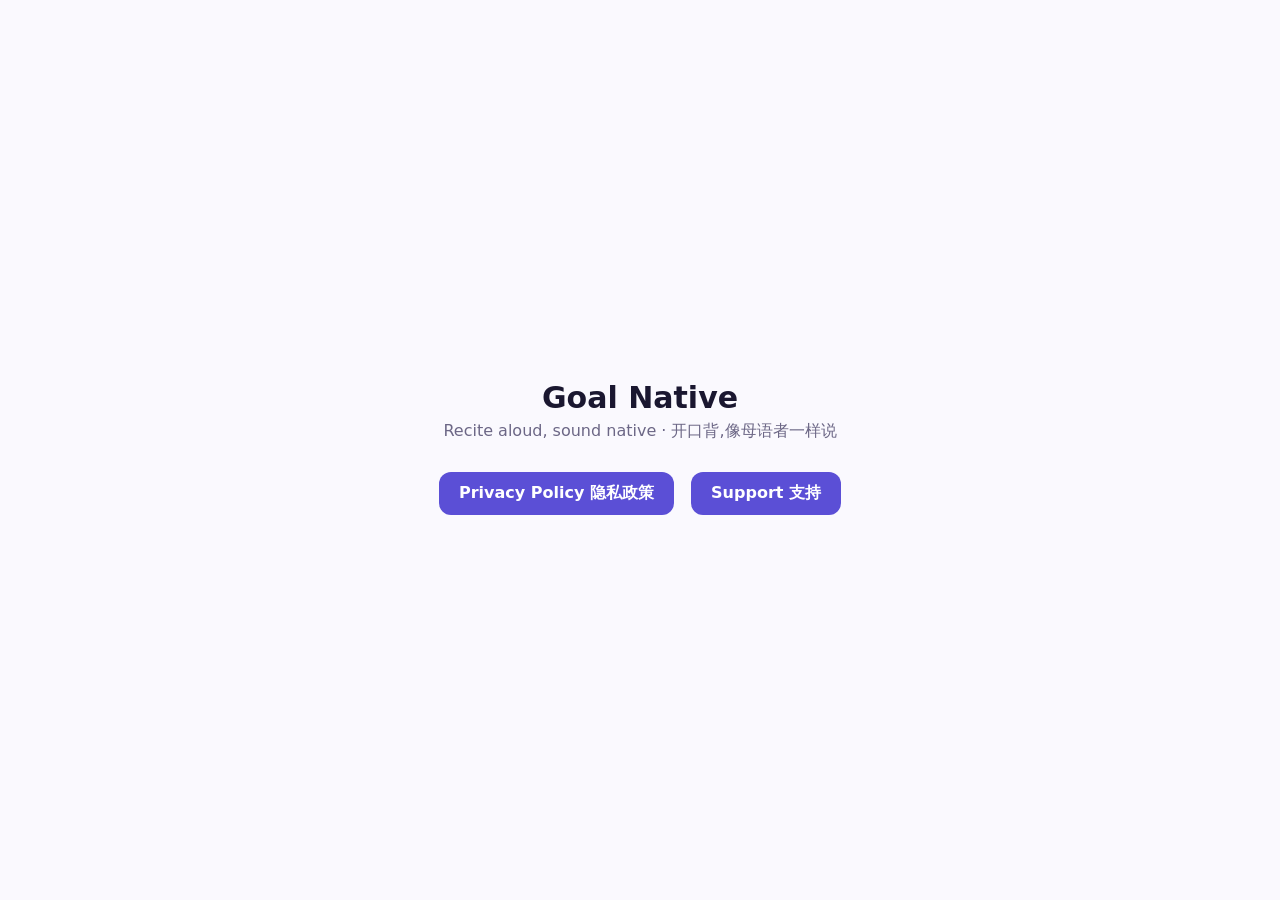
==== index.html @ e7d35061 "Add Goal Native privacy policy + support pages privacy.html / support.html / index.html — for App St" ====
<!doctype html>
<html lang="en">
<head>
<meta charset="utf-8">
<meta name="viewport" content="width=device-width, initial-scale=1">
<title>Goal Native</title>
<style>
  :root{color-scheme:light dark}
  body{margin:0;min-height:100vh;display:flex;align-items:center;justify-content:center;
    font-family:-apple-system,system-ui,"PingFang SC",sans-serif;color:#1a1730;background:#faf9fe}
  @media (prefers-color-scheme:dark){body{color:#e8e6f2;background:#141220}}
  .box{text-align:center;padding:40px 24px}
  h1{font-size:30px;margin:0 0 6px}
  p{color:#6c6786;margin:0 0 24px}
  a{display:inline-block;margin:6px;padding:11px 20px;border-radius:12px;
    background:#5b4fd6;color:#fff;text-decoration:none;font-weight:600}
</style>
</head>
<body><div class="box">
  <h1>Goal Native</h1>
  <p>Recite aloud, sound native · 开口背,像母语者一样说</p>
  <a href="privacy.html">Privacy Policy 隐私政策</a>
  <a href="support.html">Support 支持</a>
</div></body></html>
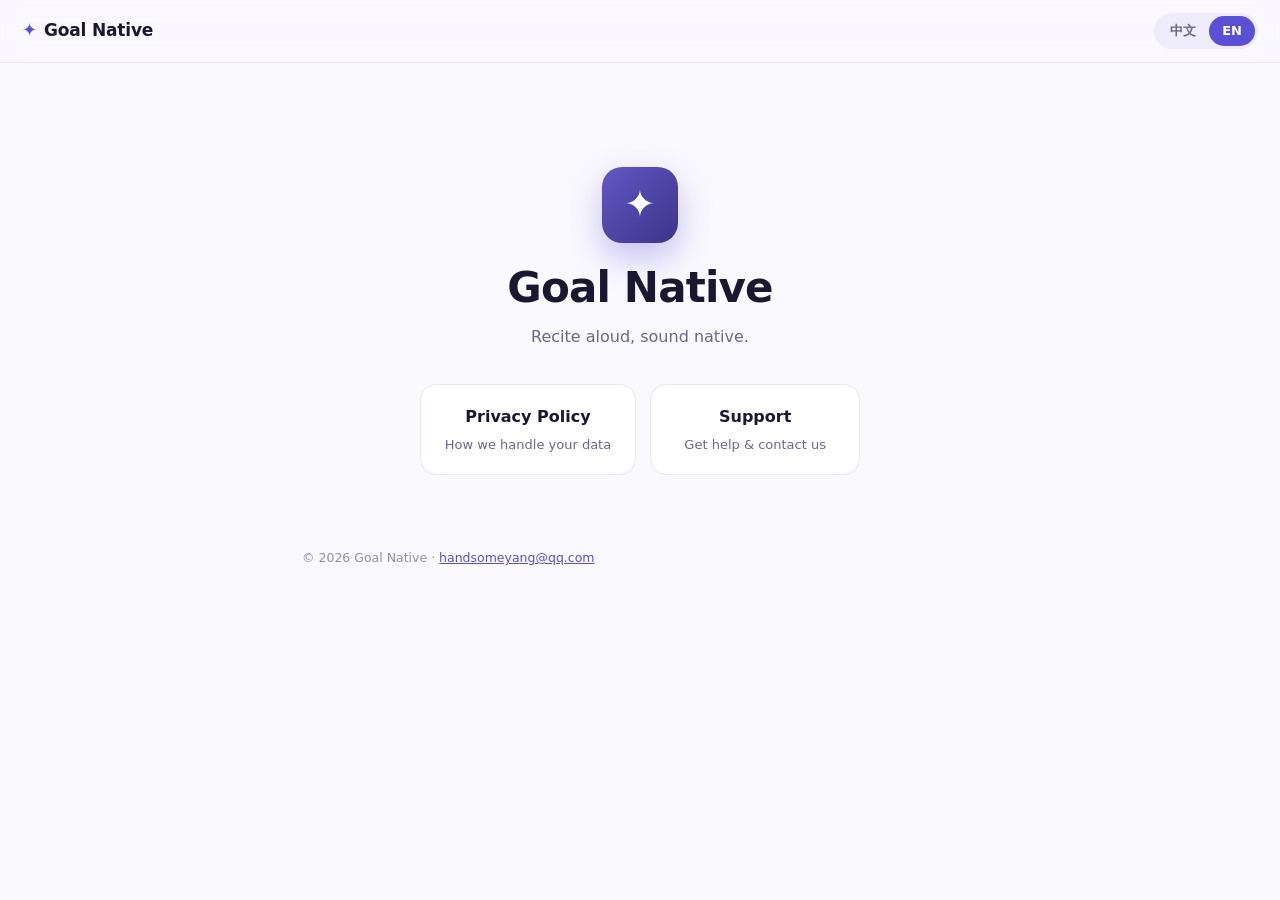
==== commit 3ab2dee5: "Redesign legal site: branded layout + EN/中文 language toggle - shared style.css (Goal Native brand, l" ====
--- a/index.html
+++ b/index.html
@@ -4,21 +4,35 @@
 <meta charset="utf-8">
 <meta name="viewport" content="width=device-width, initial-scale=1">
 <title>Goal Native</title>
-<style>
-  :root{color-scheme:light dark}
-  body{margin:0;min-height:100vh;display:flex;align-items:center;justify-content:center;
-    font-family:-apple-system,system-ui,"PingFang SC",sans-serif;color:#1a1730;background:#faf9fe}
-  @media (prefers-color-scheme:dark){body{color:#e8e6f2;background:#141220}}
-  .box{text-align:center;padding:40px 24px}
-  h1{font-size:30px;margin:0 0 6px}
-  p{color:#6c6786;margin:0 0 24px}
-  a{display:inline-block;margin:6px;padding:11px 20px;border-radius:12px;
-    background:#5b4fd6;color:#fff;text-decoration:none;font-weight:600}
-</style>
+<link rel="stylesheet" href="style.css">
+<script>(function(){var s;try{s=localStorage.getItem('gn_lang');}catch(e){}var l=s||((navigator.language||'').toLowerCase().indexOf('zh')===0?'zh':'en');document.documentElement.className='lang-'+l;})();</script>
 </head>
-<body><div class="box">
-  <h1>Goal Native</h1>
-  <p>Recite aloud, sound native · 开口背,像母语者一样说</p>
-  <a href="privacy.html">Privacy Policy 隐私政策</a>
-  <a href="support.html">Support 支持</a>
-</div></body></html>
+<body>
+<header class="nav">
+  <a class="brand" href="index.html"><span class="mark">✦</span> Goal Native</a>
+  <div class="langtoggle"><button data-lang="zh">中文</button><button data-lang="en">EN</button></div>
+</header>
+
+<main class="wrap">
+  <section class="hero">
+    <div class="logo">✦</div>
+    <h1>Goal Native</h1>
+    <div class="tag"><span class="en">Recite aloud, sound native.</span><span class="zh">开口背,像母语者一样说。</span></div>
+
+    <div class="linkrow">
+      <a class="bigbtn" href="privacy.html">
+        <div class="t"><span class="en">Privacy Policy</span><span class="zh">隐私政策</span></div>
+        <div class="d"><span class="en">How we handle your data</span><span class="zh">我们如何处理你的数据</span></div>
+      </a>
+      <a class="bigbtn" href="support.html">
+        <div class="t"><span class="en">Support</span><span class="zh">支持与帮助</span></div>
+        <div class="d"><span class="en">Get help &amp; contact us</span><span class="zh">获取帮助 · 联系我们</span></div>
+      </a>
+    </div>
+  </section>
+</main>
+
+<footer>© 2026 Goal Native · <a href="mailto:handsomeyang@qq.com">handsomeyang@qq.com</a></footer>
+<script src="lang.js"></script>
+</body>
+</html>
--- a/style.css
+++ b/style.css
@@ -0,0 +1,57 @@
+:root{
+  --primary:#5B4FD6; --primary-deep:#3F3893; --tint:#EEEBFB;
+  --ink:#1A1730; --sub:#6C6786; --faint:#928DAA;
+  --bg:#FAF9FE; --card:#FFFFFF; --border:#E9E5F4; --accent:#FF6B4A;
+  color-scheme: light dark;
+}
+@media (prefers-color-scheme:dark){
+  :root{--ink:#ECEAF6; --sub:#A79FCB; --faint:#7C769A; --bg:#131022; --card:#1C1930; --border:#2A2740; --tint:#241E44; --primary-deep:#B9B1FF;}
+}
+*{box-sizing:border-box}
+html{scroll-behavior:smooth}
+html.lang-en .zh{display:none}
+html.lang-zh .en{display:none}
+body{margin:0;background:var(--bg);color:var(--ink);
+  font-family:-apple-system,system-ui,"SF Pro Text","PingFang SC","Microsoft YaHei",sans-serif;
+  line-height:1.72;-webkit-font-smoothing:antialiased;}
+a{color:var(--primary)}
+
+/* nav */
+.nav{position:sticky;top:0;z-index:10;display:flex;align-items:center;justify-content:space-between;
+  padding:13px 22px;border-bottom:1px solid var(--border);
+  background:color-mix(in srgb, var(--bg) 86%, transparent);
+  -webkit-backdrop-filter:blur(12px); backdrop-filter:blur(12px);}
+.brand{font-weight:800;font-size:17px;color:var(--ink);text-decoration:none;letter-spacing:-.01em;display:inline-flex;align-items:center;gap:7px}
+.brand .mark{color:var(--primary);font-size:18px}
+.langtoggle{display:inline-flex;background:var(--tint);border-radius:999px;padding:3px}
+.langtoggle button{border:0;background:transparent;color:var(--sub);font:inherit;font-size:13px;font-weight:700;
+  padding:5px 13px;border-radius:999px;cursor:pointer;line-height:1.5;transition:.12s}
+.langtoggle button.active{background:var(--primary);color:#fff}
+
+/* layout */
+.wrap{max-width:720px;margin:0 auto;padding:40px 22px 30px}
+h1{font-size:28px;margin:0 0 4px;letter-spacing:-.02em;line-height:1.2}
+h2{font-size:19px;margin:34px 0 8px;color:var(--primary-deep);letter-spacing:-.01em}
+.sub{color:var(--faint);font-size:13px;margin:0 0 14px}
+p{margin:10px 0}
+ul{padding-left:20px;margin:10px 0} li{margin:7px 0}
+strong,b{font-weight:700}
+.rule{height:1px;background:var(--border);border:0;margin:38px 0}
+.card{background:var(--card);border:1px solid var(--border);border-radius:14px;padding:15px 18px;margin:16px 0}
+.card a{font-weight:700}
+footer{max-width:720px;margin:0 auto;padding:22px 22px 64px;color:var(--faint);font-size:12.5px}
+
+/* hero (index) */
+.hero{text-align:center;padding:64px 0 20px}
+.hero .logo{width:76px;height:76px;border-radius:20px;margin:0 auto 20px;display:flex;align-items:center;justify-content:center;
+  font-size:38px;color:#fff;background:linear-gradient(135deg,#6157C4,#3C3489);box-shadow:0 14px 34px rgba(91,79,214,.35)}
+.hero h1{font-size:clamp(30px,7vw,42px)}
+.hero .tag{color:var(--sub);font-size:16px;margin-top:10px}
+.linkrow{display:flex;flex-wrap:wrap;gap:14px;justify-content:center;margin-top:34px}
+.bigbtn{display:block;text-decoration:none;background:var(--card);border:1px solid var(--border);border-radius:16px;
+  padding:18px 24px;min-width:210px;color:var(--ink);transition:.15s}
+.bigbtn:hover{border-color:var(--primary);transform:translateY(-2px);box-shadow:0 10px 26px rgba(91,79,214,.12)}
+.bigbtn .t{font-weight:750;font-size:16px}
+.bigbtn .d{color:var(--sub);font-size:13px;margin-top:3px}
+
+@media (max-width:520px){ .wrap{padding:28px 18px} .bigbtn{min-width:0;flex:1} }
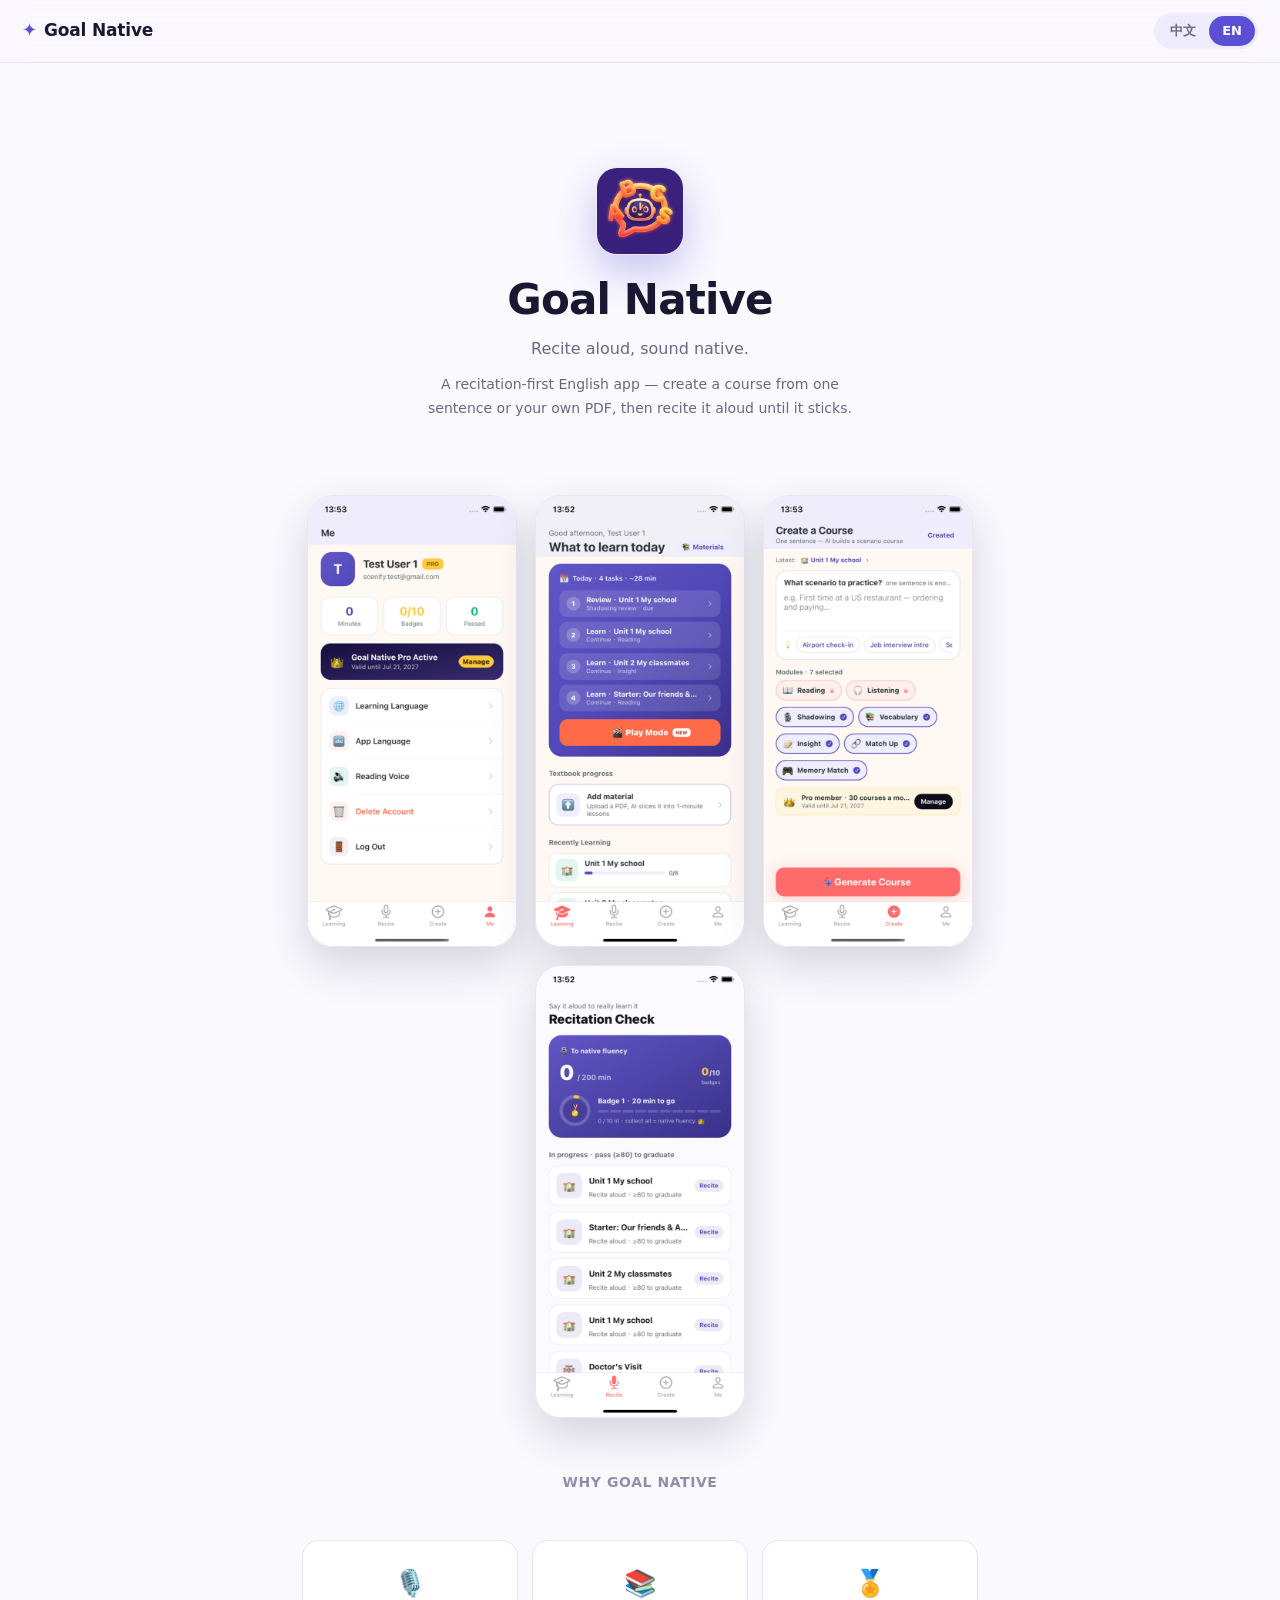
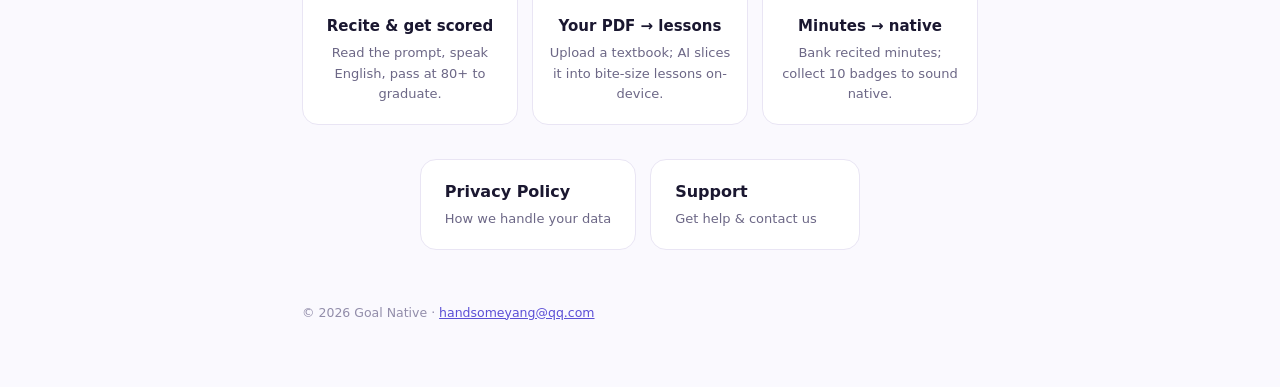
==== commit 9872ee88: "Landing page: app icon + screenshots + feature highlights Product-style index: real app icon, 4 iPho" ====
--- a/index.html
+++ b/index.html
@@ -3,7 +3,8 @@
 <head>
 <meta charset="utf-8">
 <meta name="viewport" content="width=device-width, initial-scale=1">
-<title>Goal Native</title>
+<title>Goal Native — Recite aloud, sound native</title>
+<link rel="icon" href="icon.png">
 <link rel="stylesheet" href="style.css">
 <script>(function(){var s;try{s=localStorage.getItem('gn_lang');}catch(e){}var l=s||((navigator.language||'').toLowerCase().indexOf('zh')===0?'zh':'en');document.documentElement.className='lang-'+l;})();</script>
 </head>
@@ -15,21 +16,51 @@
 
 <main class="wrap">
   <section class="hero">
-    <div class="logo">✦</div>
+    <img class="appicon" src="icon.png" alt="Goal Native">
     <h1>Goal Native</h1>
     <div class="tag"><span class="en">Recite aloud, sound native.</span><span class="zh">开口背,像母语者一样说。</span></div>
+    <p class="tag" style="max-width:52ch;margin-left:auto;margin-right:auto;font-size:14px">
+      <span class="en">A recitation-first English app — create a course from one sentence or your own PDF, then recite it aloud until it sticks.</span>
+      <span class="zh">以「背诵」为核心的英语 App —— 一句话或一份 PDF 造一门课,开口背到真正记住。</span>
+    </p>
+  </section>
 
-    <div class="linkrow">
-      <a class="bigbtn" href="privacy.html">
-        <div class="t"><span class="en">Privacy Policy</span><span class="zh">隐私政策</span></div>
-        <div class="d"><span class="en">How we handle your data</span><span class="zh">我们如何处理你的数据</span></div>
-      </a>
-      <a class="bigbtn" href="support.html">
-        <div class="t"><span class="en">Support</span><span class="zh">支持与帮助</span></div>
-        <div class="d"><span class="en">Get help &amp; contact us</span><span class="zh">获取帮助 · 联系我们</span></div>
-      </a>
+  <section class="shots">
+    <img class="shot" src="shot1.png" alt="">
+    <img class="shot" src="shot2.png" alt="">
+    <img class="shot" src="shot3.png" alt="">
+    <img class="shot" src="shot4.png" alt="">
+  </section>
+
+  <div class="section-title"><span class="en">Why Goal Native</span><span class="zh">为什么用 Goal Native</span></div>
+  <section class="features">
+    <div class="feature">
+      <div class="fi">🎙️</div>
+      <div class="ft"><span class="en">Recite &amp; get scored</span><span class="zh">开口背 · 即时打分</span></div>
+      <div class="fd"><span class="en">Read the prompt, speak English, pass at 80+ to graduate.</span><span class="zh">看提示开口背英文,≥80 分过关毕业。</span></div>
+    </div>
+    <div class="feature">
+      <div class="fi">📚</div>
+      <div class="ft"><span class="en">Your PDF → lessons</span><span class="zh">教材 → 一课课</span></div>
+      <div class="fd"><span class="en">Upload a textbook; AI slices it into bite-size lessons on-device.</span><span class="zh">上传 PDF,端上识别、AI 切成一分钟一课。</span></div>
+    </div>
+    <div class="feature">
+      <div class="fi">🏅</div>
+      <div class="ft"><span class="en">Minutes → native</span><span class="zh">累计分钟 → 母语</span></div>
+      <div class="fd"><span class="en">Bank recited minutes; collect 10 badges to sound native.</span><span class="zh">累计背过的分钟,集满 10 枚徽章 = 复刻母语。</span></div>
     </div>
   </section>
+
+  <div class="linkrow">
+    <a class="bigbtn" href="privacy.html">
+      <div class="t"><span class="en">Privacy Policy</span><span class="zh">隐私政策</span></div>
+      <div class="d"><span class="en">How we handle your data</span><span class="zh">我们如何处理你的数据</span></div>
+    </a>
+    <a class="bigbtn" href="support.html">
+      <div class="t"><span class="en">Support</span><span class="zh">支持与帮助</span></div>
+      <div class="d"><span class="en">Get help &amp; contact us</span><span class="zh">获取帮助 · 联系我们</span></div>
+    </a>
+  </div>
 </main>
 
 <footer>© 2026 Goal Native · <a href="mailto:handsomeyang@qq.com">handsomeyang@qq.com</a></footer>
--- a/style.css
+++ b/style.css
@@ -54,4 +54,22 @@
 .bigbtn .t{font-weight:750;font-size:16px}
 .bigbtn .d{color:var(--sub);font-size:13px;margin-top:3px}
 
-@media (max-width:520px){ .wrap{padding:28px 18px} .bigbtn{min-width:0;flex:1} }
+.hero .appicon{width:88px;height:88px;border-radius:21px;margin:0 auto 20px;display:block;
+  box-shadow:0 16px 40px rgba(91,79,214,.32); border:1px solid rgba(0,0,0,.05)}
+
+/* screenshots showcase */
+.shots{display:flex;gap:18px;justify-content:center;flex-wrap:wrap;margin:44px 0 8px}
+.shot{width:210px;max-width:44vw;border-radius:26px;display:block;
+  border:1px solid var(--border); box-shadow:0 18px 44px rgba(26,23,48,.16)}
+@media (prefers-color-scheme:dark){ .shot{box-shadow:0 18px 44px rgba(0,0,0,.5)} }
+
+/* feature highlights */
+.features{display:grid;grid-template-columns:repeat(3,1fr);gap:14px;margin:46px 0 8px}
+.feature{background:var(--card);border:1px solid var(--border);border-radius:16px;padding:20px 16px;text-align:center}
+.feature .fi{font-size:26px}
+.feature .ft{font-weight:750;font-size:15px;margin-top:8px}
+.feature .fd{color:var(--sub);font-size:13px;margin-top:4px;line-height:1.55}
+.section-title{text-align:center;font-size:14px;font-weight:700;letter-spacing:.04em;color:var(--faint);text-transform:uppercase;margin:52px 0 0}
+
+@media (max-width:640px){ .features{grid-template-columns:1fr} }
+@media (max-width:520px){ .wrap{padding:28px 18px} .bigbtn{min-width:0;flex:1} .shots{gap:12px} }
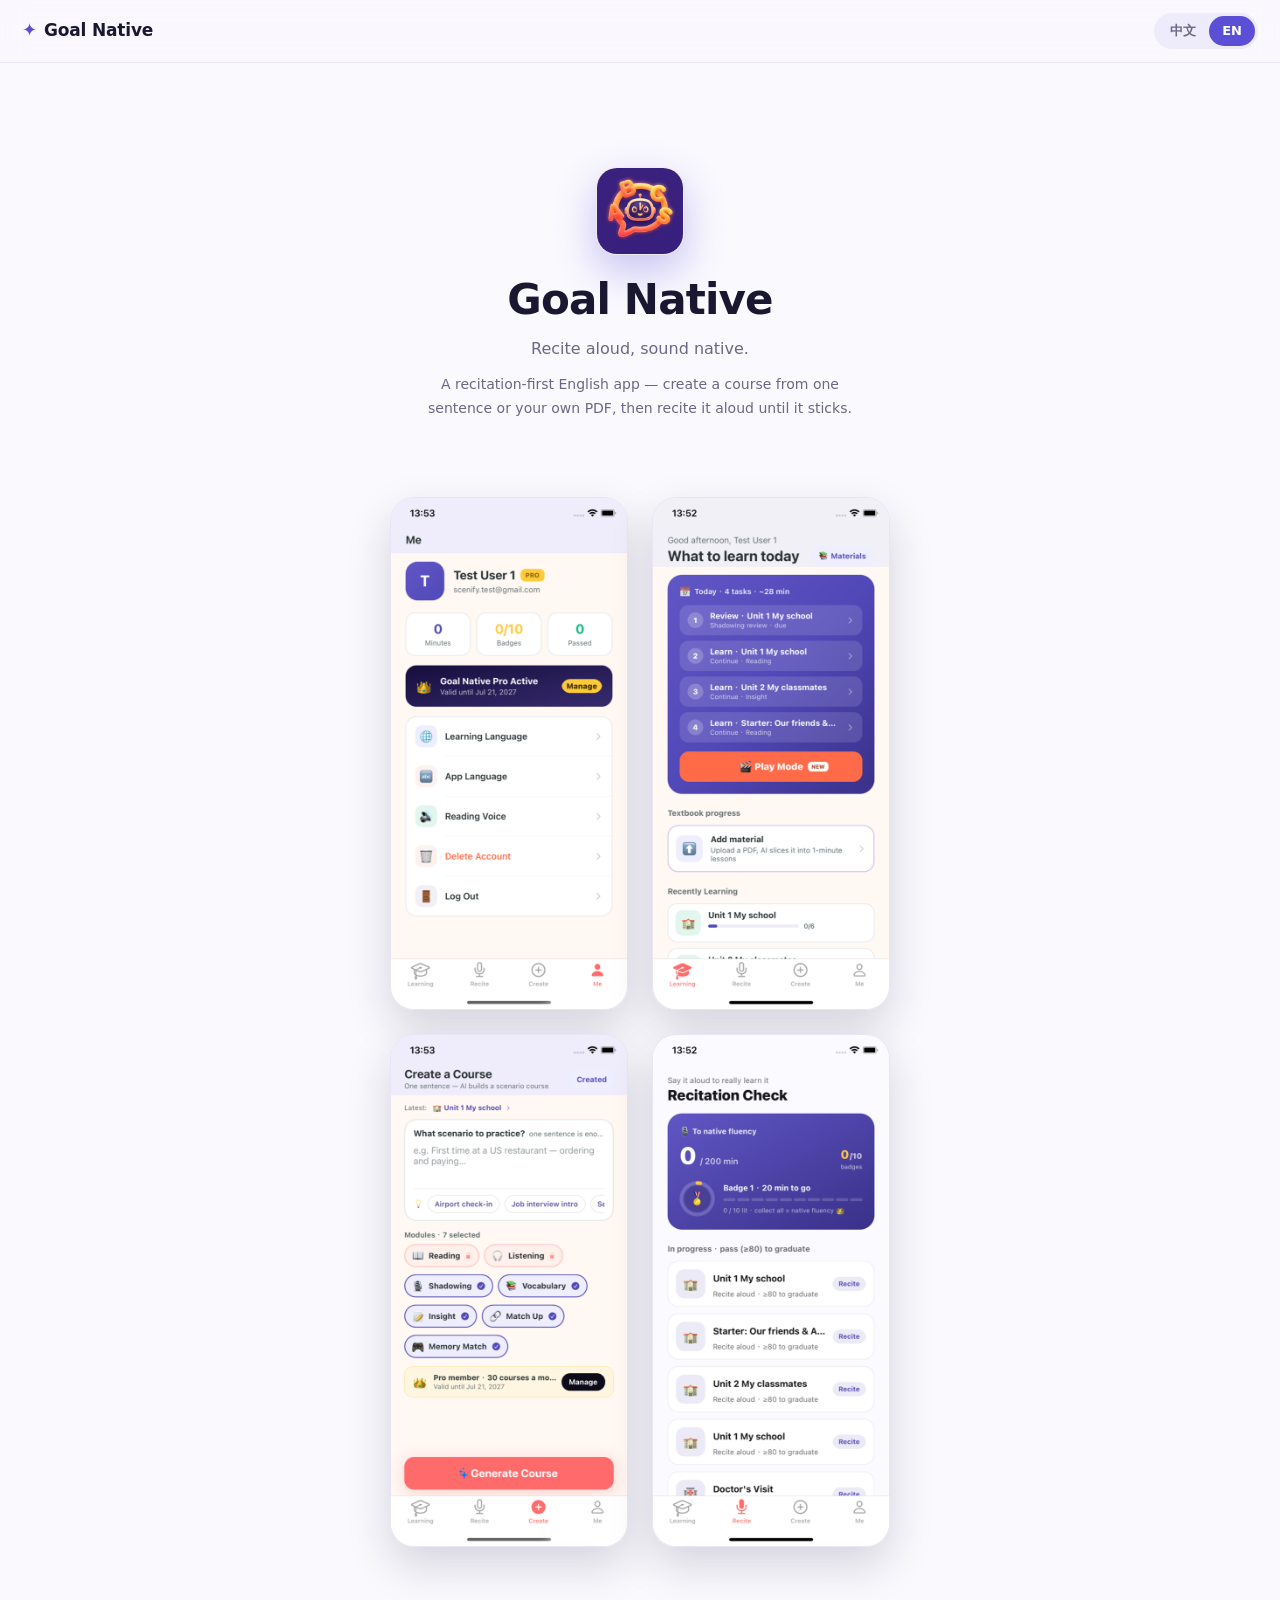
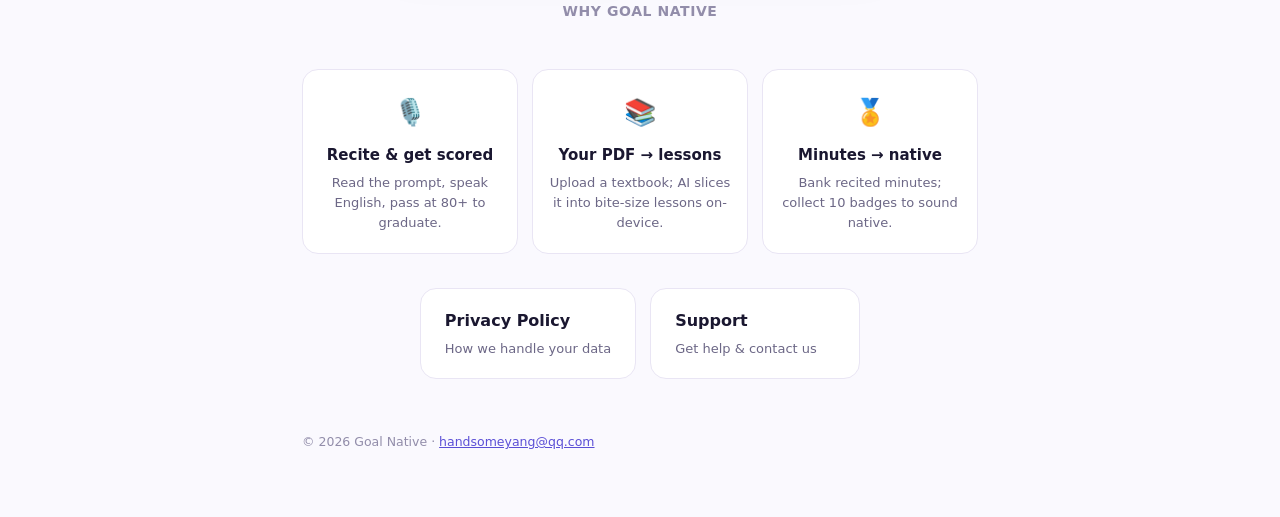
==== commit 55e808eb: "Cache-bust style.css (?v=4) so the 2x2 grid shows, not cached row Co-Authored-By: Claude Opus 4.8 <n" ====
--- a/index.html
+++ b/index.html
@@ -5,7 +5,7 @@
 <meta name="viewport" content="width=device-width, initial-scale=1">
 <title>Goal Native — Recite aloud, sound native</title>
 <link rel="icon" href="icon.png">
-<link rel="stylesheet" href="style.css">
+<link rel="stylesheet" href="style.css?v=4">
 <script>(function(){var s;try{s=localStorage.getItem('gn_lang');}catch(e){}var l=s||((navigator.language||'').toLowerCase().indexOf('zh')===0?'zh':'en');document.documentElement.className='lang-'+l;})();</script>
 </head>
 <body>
--- a/style.css
+++ b/style.css
@@ -57,9 +57,9 @@
 .hero .appicon{width:88px;height:88px;border-radius:21px;margin:0 auto 20px;display:block;
   box-shadow:0 16px 40px rgba(91,79,214,.32); border:1px solid rgba(0,0,0,.05)}
 
-/* screenshots showcase */
-.shots{display:flex;gap:18px;justify-content:center;flex-wrap:wrap;margin:44px 0 8px}
-.shot{width:210px;max-width:44vw;border-radius:26px;display:block;
+/* screenshots showcase — 2×2 网格,整齐居中 */
+.shots{display:grid;grid-template-columns:repeat(2,1fr);gap:24px;max-width:500px;margin:46px auto 8px;justify-items:center}
+.shot{width:100%;border-radius:24px;display:block;
   border:1px solid var(--border); box-shadow:0 18px 44px rgba(26,23,48,.16)}
 @media (prefers-color-scheme:dark){ .shot{box-shadow:0 18px 44px rgba(0,0,0,.5)} }
 
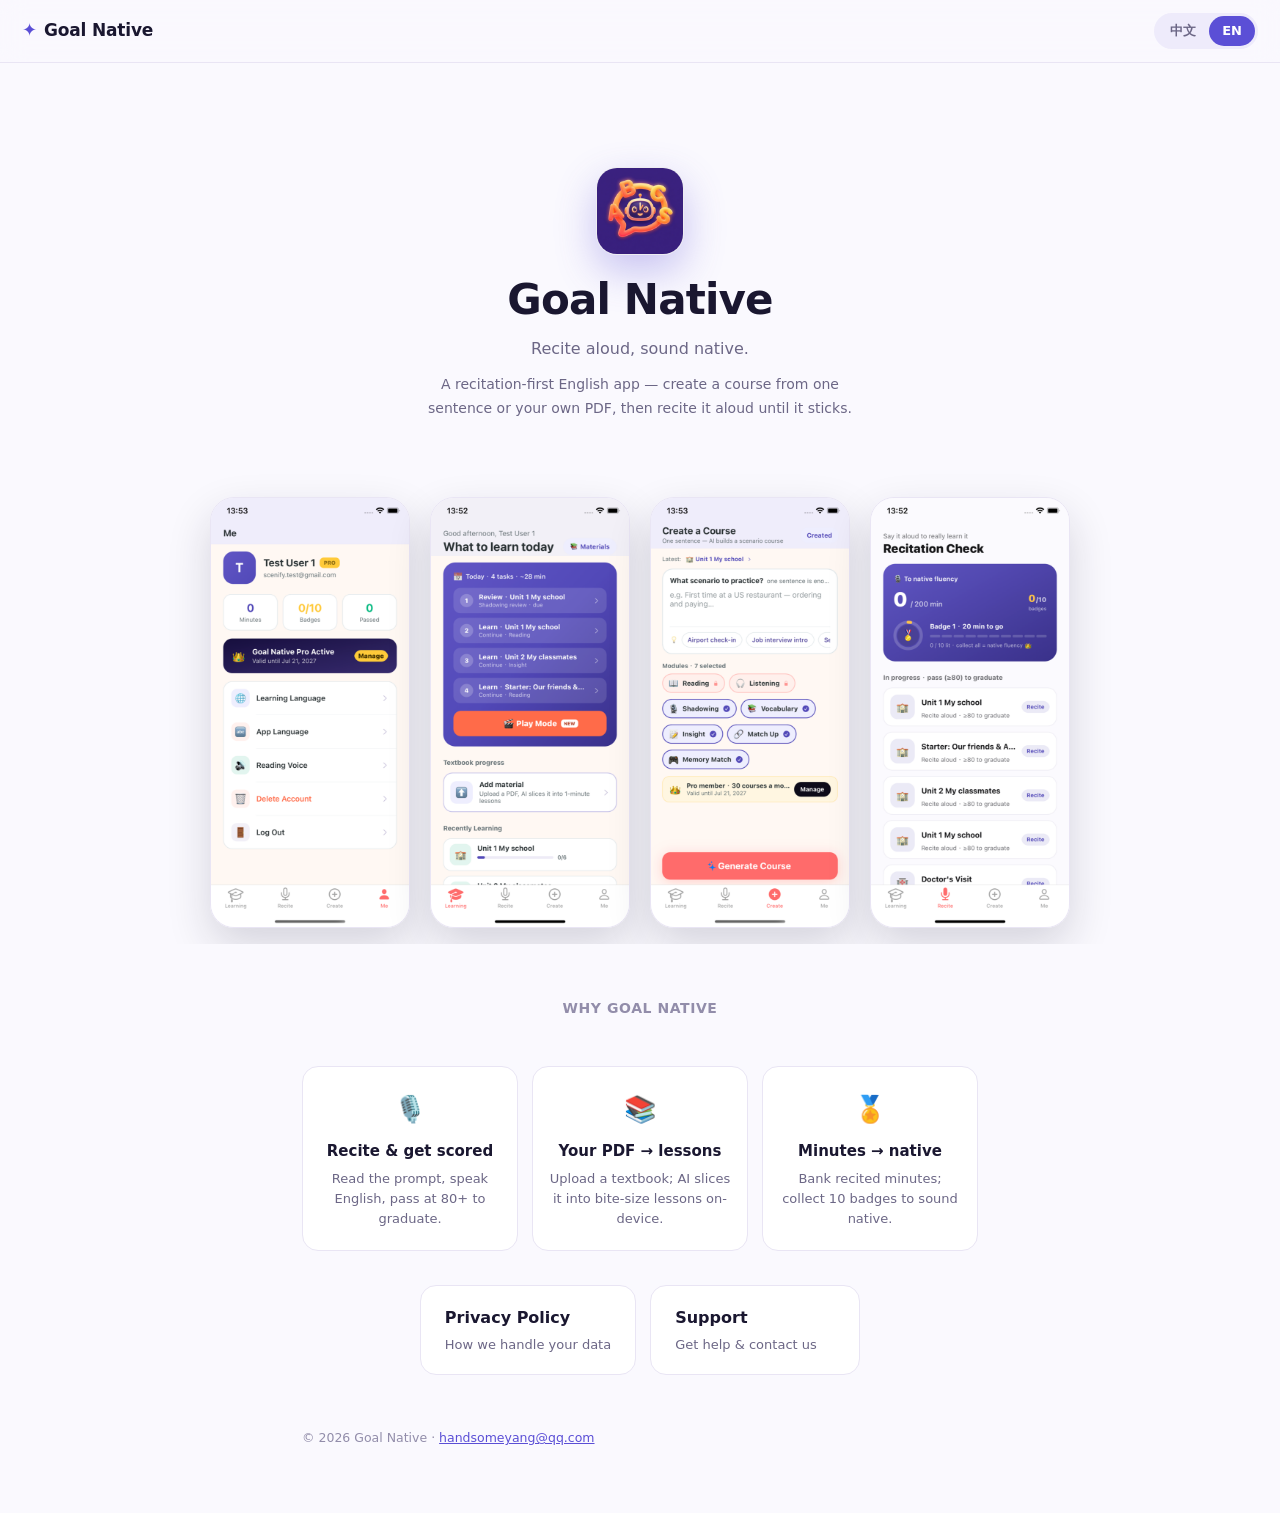
==== commit 24e912c3: "Landing: single full-bleed row of 4 screenshots (scroll on mobile); css v=5 Co-Authored-By: Claude O" ====
--- a/index.html
+++ b/index.html
@@ -5,7 +5,7 @@
 <meta name="viewport" content="width=device-width, initial-scale=1">
 <title>Goal Native — Recite aloud, sound native</title>
 <link rel="icon" href="icon.png">
-<link rel="stylesheet" href="style.css?v=4">
+<link rel="stylesheet" href="style.css?v=5">
 <script>(function(){var s;try{s=localStorage.getItem('gn_lang');}catch(e){}var l=s||((navigator.language||'').toLowerCase().indexOf('zh')===0?'zh':'en');document.documentElement.className='lang-'+l;})();</script>
 </head>
 <body>
--- a/style.css
+++ b/style.css
@@ -57,9 +57,14 @@
 .hero .appicon{width:88px;height:88px;border-radius:21px;margin:0 auto 20px;display:block;
   box-shadow:0 16px 40px rgba(91,79,214,.32); border:1px solid rgba(0,0,0,.05)}
 
-/* screenshots showcase — 2×2 网格,整齐居中 */
-.shots{display:grid;grid-template-columns:repeat(2,1fr);gap:24px;max-width:500px;margin:46px auto 8px;justify-items:center}
-.shot{width:100%;border-radius:24px;display:block;
+/* screenshots showcase — 一整行(突破正文宽度铺满);桌面一排全显示,手机横向滑 */
+.shots{display:flex;gap:20px;flex-wrap:nowrap;justify-content:center;
+  overflow-x:auto;-webkit-overflow-scrolling:touch;scroll-snap-type:x proximity;
+  width:100vw;position:relative;left:50%;transform:translateX(-50%);
+  padding:46px 24px 16px;margin:0}
+.shots::-webkit-scrollbar{display:none}
+.shots{scrollbar-width:none}
+.shot{flex:0 0 auto;width:200px;border-radius:24px;display:block;scroll-snap-align:center;
   border:1px solid var(--border); box-shadow:0 18px 44px rgba(26,23,48,.16)}
 @media (prefers-color-scheme:dark){ .shot{box-shadow:0 18px 44px rgba(0,0,0,.5)} }
 
